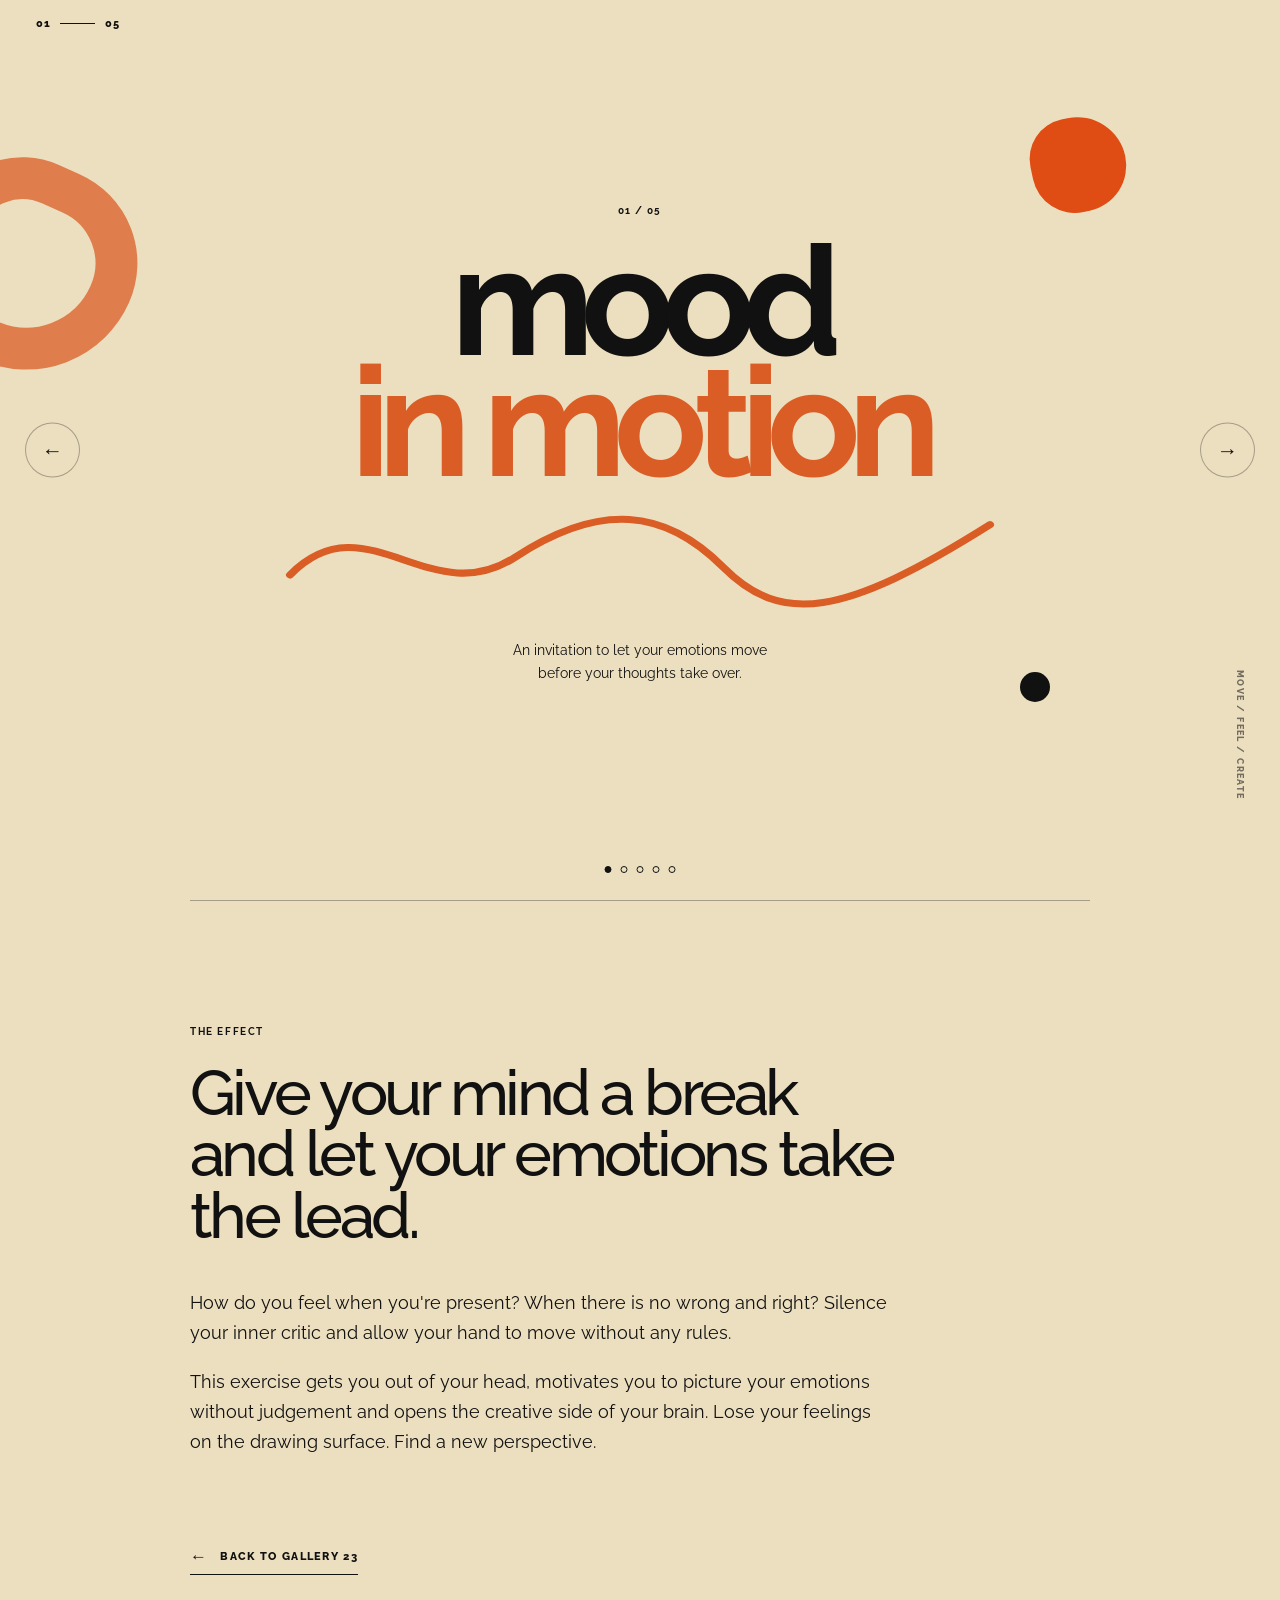
==== pages/mood-in-motion.html @ afb4fca5 "commit 1" ====
<!DOCTYPE html>
<html lang="en">

<head>
    <meta charset="UTF-8">
    <meta name="viewport" content="width=device-width, initial-scale=1.0">

    <title>Mood in Motion</title>

    <link rel="preconnect" href="https://fonts.googleapis.com">
    <link rel="preconnect" href="https://fonts.gstatic.com" crossorigin>

    <link
        href="https://fonts.googleapis.com/css2?family=Raleway:wght@400;500;600;700;800;900&display=swap"
        rel="stylesheet"
    >

    <link rel="stylesheet" href="../css/mood-in-motion.css">
</head>

<body>

<main class="mood-page">

    <!-- =====================================================
         TOP BAR
         ===================================================== -->

    <header class="top-bar">
        <span id="slideCurrent">01</span>
        <span class="top-line"></span>
        <span>05</span>
    </header>


    <!-- =====================================================
         CAROUSEL
         ===================================================== -->

    <section class="carousel" id="carousel">

        <!-- 01 / INTRO -->
        <article class="slide slide-intro active">

            <div class="intro-shape intro-shape-one"></div>
            <div class="intro-shape intro-shape-two"></div>
            <div class="intro-shape intro-shape-three"></div>

            <div class="intro-content">

                <p class="eyebrow">01 / 05</p>

                <h1>
                    mood<br>
                    <span>in motion</span>
                </h1>

                <div class="intro-scribble" aria-hidden="true">
                    <svg viewBox="0 0 720 170" preserveAspectRatio="none">
                        <path d="M10 111 C85 24, 150 154, 235 91 S385 36, 443 102 S563 159, 710 54"/>
                    </svg>
                </div>

                <p class="intro-copy">
                    An invitation to let your emotions move<br>
                    before your thoughts take over.
                </p>

            </div>

            <div class="intro-side-note">
                move / feel / create
            </div>

        </article>


        <!-- 02 / YOU NEED -->
        <article class="slide slide-needs">

            <div class="needs-decoration needs-decoration-one"></div>
            <div class="needs-decoration needs-decoration-two"></div>

            <div class="needs-content">

                <p class="eyebrow">02 / 05</p>

                <h2>
                    you need<span>…</span>
                </h2>

                <div class="needs-stage">

                    <div class="need-object paper">
                        <span class="paper-corner"></span>

                        <p>
                            something<br>
                            to draw on
                        </p>

                        <span class="paper-mark">01</span>
                    </div>


                    <div class="need-object crayons">

                        <span class="crayon crayon-one"></span>
                        <span class="crayon crayon-two"></span>
                        <span class="crayon crayon-three"></span>
                        <span class="crayon crayon-four"></span>

                        <p>colours</p>

                    </div>


                    <div class="need-object hand">

                        <span class="hand-line"></span>

                        <p>
                            and a little<br>
                            time for yourself
                        </p>

                    </div>

                </div>

                <p class="needs-footer">
                    nothing more. nothing perfect.
                </p>

            </div>

        </article>


        <!-- 03 / FEELING -->
        <article class="slide slide-feeling">

            <p class="eyebrow">03 / 05</p>

            <div class="feeling-stage">

                <div class="feeling-ring feeling-ring-one"></div>
                <div class="feeling-ring feeling-ring-two"></div>

                <h2>
                    how do <em>you</em><br>
                    feel?
                </h2>

                <div
                    class="bubble bubble-a"
                    data-feeling="energized">
                </div>

                <div
                    class="bubble bubble-b"
                    data-feeling="calm">
                </div>

                <div
                    class="bubble bubble-c"
                    data-feeling="happy">
                </div>

                <div
                    class="bubble bubble-d"
                    data-feeling="anxious">
                </div>

                <div
                    class="bubble bubble-e"
                    data-feeling="inspired">
                </div>

                <p class="bubble-hint">
                    move your cursor through your feelings
                </p>

            </div>

        </article>


        <!-- 04 / EXAMPLES -->
        <article class="slide slide-examples">

            <div class="examples-decoration examples-circle"></div>
            <div class="examples-decoration examples-star">✦</div>

            <p class="eyebrow">04 / 05</p>

            <div class="examples-content">

                <h2>
                    there is no wrong<br>
                    way to feel.
                </h2>

                <div
                    class="feeling-words"
                    aria-label="Examples of feelings">

                    <span class="word word-one">happy</span>
                    <span class="word word-two">anxious</span>
                    <span class="word word-three">energized</span>
                    <span class="word word-four">inspired</span>
                    <span class="word word-five">sad</span>
                    <span class="word word-six">calm</span>

                </div>

                <p class="examples-note">
                    Maybe yours feels different.<br>
                    That's exactly the point.
                </p>

            </div>

        </article>


        <!-- 05 / FORM -->
        <article class="slide slide-form">

            <div class="form-decoration form-circle"></div>
            <div class="form-decoration form-circle-small"></div>

            <p class="eyebrow">05 / 05</p>

            <div class="form-content">

                <div class="form-heading">

                    <h2>
                        give it<br>
                        <span>form</span>
                        &amp;
                        <span>colour</span>
                    </h2>

                    <p>
                        Don't draw what it looks like.<br>
                        Draw what it feels like.
                    </p>

                </div>


                <div class="drawing-field" aria-hidden="true">

                    <span class="blob blob-one"></span>
                    <span class="blob blob-two"></span>
                    <span class="blob blob-three"></span>

                    <span class="scribble scribble-one"></span>
                    <span class="scribble scribble-two"></span>

                    <span class="little-dot dot-one"></span>
                    <span class="little-dot dot-two"></span>
                    <span class="little-dot dot-three"></span>

                </div>


                <div class="handwritten">

                    <span>let your hand wander.</span>
                    <span>there is no right or wrong.</span>

                </div>

            </div>

        </article>

    </section>


    <!-- =====================================================
         SLIDE NAVIGATION
         ===================================================== -->

    <button
        class="nav-button nav-prev"
        id="prevSlide"
        aria-label="Previous slide">
        ←
    </button>

    <button
        class="nav-button nav-next"
        id="nextSlide"
        aria-label="Next slide">
        →
    </button>


    <nav class="dots" aria-label="Slide navigation">

        <button
            class="dot active"
            data-slide="0"
            aria-label="Slide 1">
        </button>

        <button
            class="dot"
            data-slide="1"
            aria-label="Slide 2">
        </button>

        <button
            class="dot"
            data-slide="2"
            aria-label="Slide 3">
        </button>

        <button
            class="dot"
            data-slide="3"
            aria-label="Slide 4">
        </button>

        <button
            class="dot"
            data-slide="4"
            aria-label="Slide 5">
        </button>

    </nav>


    <!-- =====================================================
         EFFECT
         ===================================================== -->

    <section class="effect-section">

        <p class="effect-kicker">
            the effect
        </p>

        <h2>
            Give your mind a break<br>
            and let your emotions take the lead.
        </h2>

        <div class="effect-text">

            <p>
                How do you feel when you're present?
                When there is no wrong and right?
                Silence your inner critic and allow your hand
                to move without any rules.
            </p>

            <p>
                This exercise gets you out of your head, motivates you
                to picture your emotions without judgement and opens
                the creative side of your brain. Lose your feelings on
                the drawing surface. Find a new perspective.
            </p>

        </div>


        <!-- BACK TO GALLERY -->

        <a
            class="gallery-link"
            href="../index.html">

            <span>←</span>
            <span>back to gallery 23</span>

        </a>

    </section>

</main>


<script src="../js/mood-in-motion.js"></script>

</body>
</html>
---- css/mood-in-motion.css ----
/* ==========================================================
   MOOD IN MOTION
   Interactive / animated / funky version
   ========================================================== */

:root {
    --paper: rgb(236, 223, 191);
    --ink: #111111;

    --orange-dark: #da5d26;
    --orange: #df7e4c;
    --orange-light: #e19a70;
    --orange-red: #df4d14;

    --line: rgba(17, 17, 17, .32);
}


/* ==========================================================
   RESET
   ========================================================== */

* {
    box-sizing: border-box;
    margin: 0;
    padding: 0;
}

html {
    scroll-behavior: smooth;
}

body {
    background: var(--paper);
    color: var(--ink);
    font-family: "Raleway", sans-serif;
    overflow-x: hidden;
}

button,
a {
    font: inherit;
}

.mood-page {
    min-height: 100vh;
    background: var(--paper);
}


/* ==========================================================
   TOP BAR
   ========================================================== */

.top-bar {
    position: fixed;
    z-index: 100;

    top: 17px;
    left: 36px;

    display: flex;
    align-items: center;
    gap: 10px;

    font-size: 11px;
    font-weight: 800;
    letter-spacing: .05em;
}

.top-line {
    width: 35px;
    height: 1px;
    background: var(--ink);
}

.eyebrow {
    font-size: 10px;
    font-weight: 700;
    letter-spacing: .14em;
    text-transform: uppercase;
}


/* ==========================================================
   NAV BUTTONS
   ========================================================== */

.nav-button {
    position: fixed;
    z-index: 100;

    top: 50%;

    width: 55px;
    height: 55px;

    border: 1px solid var(--line);
    border-radius: 50%;

    background: rgba(236, 223, 191, .75);

    color: var(--ink);

    cursor: pointer;

    font-size: 21px;

    transition:
        background .25s ease,
        color .25s ease,
        transform .25s ease;
}

.nav-button:hover {
    background: var(--ink);
    color: var(--paper);
    transform: translateY(-50%) rotate(8deg) scale(1.1);
}

.nav-prev {
    left: 25px;
    transform: translateY(-50%);
}

.nav-next {
    right: 25px;
    transform: translateY(-50%);
}


/* ==========================================================
   DOT NAV
   ========================================================== */

.dots {
    position: fixed;
    z-index: 100;

    bottom: 27px;
    left: 50%;

    display: flex;
    gap: 9px;

    transform: translateX(-50%);
}

.dot {
    width: 7px;
    height: 7px;

    border: 1px solid var(--ink);
    border-radius: 50%;

    background: transparent;

    cursor: pointer;

    transition: .25s ease;
}

.dot:hover {
    transform: scale(1.5);
}

.dot.active {
    background: var(--ink);
}


/* ==========================================================
   CAROUSEL
   ========================================================== */

.carousel {
    position: relative;

    height: 100vh;
    min-height: 680px;

    overflow: hidden;
}

.slide {
    position: absolute;
    inset: 0;

    padding: 70px 9vw 80px;

    opacity: 0;
    visibility: hidden;

    transform: translateX(35px) rotate(.5deg);

    transition:
        opacity .55s ease,
        transform .55s ease,
        visibility .55s ease;
}

.slide.active {
    opacity: 1;
    visibility: visible;

    transform: translateX(0) rotate(0);
}


/* ==========================================================
   SLIDE 01
   ========================================================== */

.slide-intro {
    display: flex;
    align-items: center;
    justify-content: center;
}

.intro-content {
    position: relative;
    z-index: 10;

    width: min(940px, 76vw);

    text-align: center;
}

.intro-content .eyebrow {
    margin-bottom: 25px;
}

.intro-content h1 {
    font-size: clamp(72px, 12vw, 180px);

    line-height: .79;

    font-weight: 700;

    letter-spacing: -.08em;

    text-transform: lowercase;
}

.intro-content h1 span {
    position: relative;
    z-index: 3;

    color: var(--orange-dark);
}


/* scribble */

.intro-scribble {
    position: relative;
    z-index: 5;

    width: min(720px, 72vw);
    height: 150px;

    margin: -7px auto 5px;

    pointer-events: none;
}

.intro-scribble svg {
    width: 100%;
    height: 100%;
    overflow: visible;
}

.intro-scribble path {
    fill: none;

    stroke: var(--orange-dark);
    stroke-width: 8;

    stroke-linecap: round;

    stroke-dasharray: 1000;
    stroke-dashoffset: 1000;
}

.slide-intro.active .intro-scribble path {
    animation:
        drawScribble 2.1s cubic-bezier(.65,0,.25,1) forwards,
        floatScribble 4s ease-in-out 2.1s infinite;
}

@keyframes drawScribble {
    to {
        stroke-dashoffset: 0;
    }
}

@keyframes floatScribble {
    0%, 100% {
        transform: translateY(0) rotate(0);
    }

    50% {
        transform: translateY(7px) rotate(-1deg);
    }
}

.intro-copy {
    margin-top: 12px;

    font-size: 14px;
    line-height: 1.65;
}


/* funky intro shapes */

.intro-shape {
    position: absolute;

    pointer-events: none;
}

.intro-shape-one {
    width: 210px;
    height: 210px;

    left: -75px;
    top: 18%;

    border: 42px solid var(--orange);

    border-radius: 48% 52% 60% 40%;

    transform: rotate(24deg);

    animation: introShapeOne 7s ease-in-out infinite;
}

@keyframes introShapeOne {
    0%, 100% {
        transform: rotate(24deg) translate(0);
    }

    50% {
        transform: rotate(38deg) translate(20px, 15px);
    }
}

.intro-shape-two {
    width: 95px;
    height: 95px;

    right: 12%;
    top: 13%;

    background: var(--orange-red);

    border-radius: 45% 55% 52% 48%;

    transform: rotate(-12deg);

    animation: funkyFloat 5s ease-in-out infinite;
}

.intro-shape-three {
    width: 30px;
    height: 30px;

    right: 18%;
    bottom: 22%;

    border-radius: 50%;

    background: var(--ink);

    animation: dotFloat 3.5s ease-in-out infinite;
}

@keyframes funkyFloat {
    0%, 100% {
        transform: translateY(0) rotate(-12deg);
    }

    50% {
        transform: translateY(-18px) rotate(10deg);
    }
}

@keyframes dotFloat {
    0%, 100% {
        transform: translate(0);
    }

    50% {
        transform: translate(-10px, 14px) scale(1.3);
    }
}

.intro-side-note {
    position: absolute;

    right: 35px;
    bottom: 100px;

    font-size: 9px;
    font-weight: 800;

    letter-spacing: .16em;
    text-transform: uppercase;

    writing-mode: vertical-rl;

    opacity: .55;
}


/* ==========================================================
   SLIDE 02
   ========================================================== */

.slide-needs {
    display: flex;
    align-items: center;
    justify-content: center;
}

.needs-content {
    position: relative;

    width: min(1100px, 78vw);
}

.needs-content > .eyebrow {
    margin-bottom: 24px;
}

.needs-content h2 {
    font-size: clamp(65px, 9vw, 135px);

    line-height: .85;

    letter-spacing: -.07em;

    font-weight: 600;
}

.needs-content h2 span {
    color: var(--orange-dark);
}

.needs-stage {
    position: relative;

    height: 350px;

    margin-top: 25px;
}

.need-object {
    position: absolute;

    transition:
        transform .45s cubic-bezier(.2,.8,.2,1);
}

.need-object:hover {
    transform:
        rotate(0deg)
        translateY(-10px)
        scale(1.04);
}


/* paper */

.paper {
    left: 7%;
    top: 20px;

    width: 280px;
    height: 210px;

    padding: 34px;

    background: #f3e8cc;

    border: 1px solid rgba(17,17,17,.1);

    transform: rotate(-5deg);

    box-shadow:
        11px 13px 0 rgba(17,17,17,.045);
}

.paper-corner {
    position: absolute;

    right: 0;
    top: 0;

    border-style: solid;
    border-width: 0 0 35px 35px;

    border-color:
        transparent
        transparent
        var(--paper)
        transparent;
}

.paper-mark {
    position: absolute;

    right: 18px;
    top: 14px;

    font-size: 9px;
    font-weight: 800;
}

.need-object p {
    font-size: 16px;
    line-height: 1.25;
}


/* crayons */

.crayons {
    right: 18%;
    top: 45px;

    width: 230px;
    height: 230px;

    transform: rotate(7deg);
}

.crayons p {
    position: absolute;

    right: 0;
    bottom: 0;
}

.crayon {
    position: absolute;

    width: 25px;
    height: 170px;

    border-radius: 15px 15px 5px 5px;

    transform-origin: bottom;
}

.crayon::before {
    content: "";

    position: absolute;

    top: -19px;
    left: 4px;

    border-left: 8px solid transparent;
    border-right: 8px solid transparent;
    border-bottom: 22px solid currentColor;
}

.crayon-one {
    left: 25px;
    bottom: 30px;

    background: var(--orange-dark);
    color: var(--orange-dark);

    transform: rotate(-16deg);
}

.crayon-two {
    left: 70px;
    bottom: 25px;

    background: var(--orange);
    color: var(--orange);

    transform: rotate(-4deg);
}

.crayon-three {
    left: 115px;
    bottom: 29px;

    background: var(--orange-light);
    color: var(--orange-light);

    transform: rotate(8deg);
}

.crayon-four {
    left: 160px;
    bottom: 39px;

    background: var(--orange-red);
    color: var(--orange-red);

    transform: rotate(19deg);
}


/* hand */

.hand {
    left: 43%;
    bottom: 5px;

    transform: rotate(-3deg);
}

.hand::before {
    content: "✎";

    display: block;

    font-size: 115px;
    line-height: 1;

    transform: rotate(-35deg);
}

.hand p {
    margin-top: -5px;
    margin-left: 58px;

    white-space: nowrap;
}


/* animations */

.slide-needs.active .paper {
    animation: paperBreath 5s ease-in-out infinite;
}

.slide-needs.active .crayons {
    animation: crayonsFloat 4.2s ease-in-out infinite;
}

@keyframes paperBreath {
    0%,100% {
        transform: rotate(-5deg) translateY(0);
    }

    50% {
        transform: rotate(-3deg) translateY(-6px);
    }
}

@keyframes crayonsFloat {
    0%,100% {
        transform: rotate(7deg) translateY(0);
    }

    50% {
        transform: rotate(4deg) translateY(-9px);
    }
}

.needs-decoration {
    position: absolute;

    border: 2px solid var(--orange-dark);

    pointer-events: none;
}

.needs-decoration-one {
    width: 130px;
    height: 130px;

    right: 5%;
    top: 16%;

    border-radius: 48% 52% 40% 60%;

    transform: rotate(20deg);

    opacity: .6;
}

.needs-decoration-two {
    width: 45px;
    height: 45px;

    left: 10%;
    bottom: 18%;

    border-radius: 50%;

    background: var(--orange-light);

    border: none;

    animation: dotFloat 4s ease-in-out infinite;
}

.needs-footer {
    margin-top: -5px;

    font-size: 9px;
    font-weight: 800;

    letter-spacing: .15em;
    text-transform: uppercase;

    opacity: .45;
}


/* ==========================================================
   SLIDE 03
   ========================================================== */

.slide-feeling {
    padding: 55px 8vw 70px;
}

.slide-feeling > .eyebrow {
    position: relative;
    z-index: 20;
}

.feeling-stage {
    position: absolute;
    inset: 0;

    overflow: hidden;
}

.feeling-stage h2 {
    position: absolute;
    z-index: 15;

    top: 50%;
    left: 50%;

    width: 480px;

    transform: translate(-50%, -50%);

    text-align: center;

    font-size: clamp(43px, 6vw, 83px);

    line-height: .88;

    letter-spacing: -.055em;

    font-weight: 600;

    pointer-events: none;
}

.feeling-stage h2 em {
    font-style: normal;
    color: var(--orange-dark);
}


/* rings */

.feeling-ring {
    position: absolute;

    border-radius: 50%;

    border: 2px solid var(--orange-dark);

    opacity: .35;
}

.feeling-ring-one {
    width: 480px;
    height: 480px;

    left: -160px;
    top: -100px;

    animation: ringRotate 16s linear infinite;
}

.feeling-ring-two {
    width: 260px;
    height: 260px;

    right: -70px;
    bottom: -40px;

    border-color: var(--orange);

    animation:
        ringRotate 12s linear infinite reverse;
}

@keyframes ringRotate {
    to {
        transform: rotate(360deg);
    }
}


/* bubbles */

.bubble {
    position: absolute;

    width: var(--size);
    height: var(--size);

    border-radius: 50%;

    cursor: pointer;

    transform: translate(-50%, -50%);

    transition:
        width .45s cubic-bezier(.2,.8,.2,1),
        height .45s cubic-bezier(.2,.8,.2,1),
        filter .3s ease;

    will-change: transform;
}

.bubble::after {
    content: attr(data-feeling);

    position: absolute;

    left: 50%;
    top: 50%;

    transform:
        translate(-50%, -50%)
        scale(.8);

    opacity: 0;

    font-size: 13px;
    font-weight: 700;

    letter-spacing: .04em;

    transition: .3s ease;
}

.bubble:hover {
    width: calc(var(--size) * 1.18);
    height: calc(var(--size) * 1.18);

    filter: saturate(1.08);

    z-index: 30;
}

.bubble:hover::after {
    opacity: 1;

    transform:
        translate(-50%, -50%)
        scale(1);
}


/* bubble positions */

.bubble-a {
    --size: 190px;

    left: 28%;
    top: 30%;

    background: var(--orange-dark);

    animation: bubbleA 6.5s ease-in-out infinite;
}

.bubble-b {
    --size: 125px;

    left: 69%;
    top: 23%;

    background: var(--orange-red);

    animation: bubbleB 5.4s ease-in-out infinite;
}

.bubble-c {
    --size: 220px;

    left: 43%;
    top: 74%;

    background: var(--orange-light);

    animation: bubbleC 7s ease-in-out infinite;
}

.bubble-d {
    --size: 150px;

    left: 67%;
    top: 57%;

    background: var(--orange);

    animation: bubbleD 6.2s ease-in-out infinite;
}

.bubble-e {
    --size: 72px;

    left: 82%;
    top: 77%;

    background: var(--orange-red);

    animation: bubbleE 4.7s ease-in-out infinite;
}


@keyframes bubbleA {
    0%,100% {
        transform:
            translate(-50%, -50%)
            translate(0,0)
            scale(1);
    }

    28% {
        transform:
            translate(-50%, -50%)
            translate(35px,18px)
            scale(1.035);
    }

    55% {
        transform:
            translate(-50%, -50%)
            translate(18px,-22px)
            scale(.98);
    }

    78% {
        transform:
            translate(-50%, -50%)
            translate(-20px,8px)
            scale(1.02);
    }
}

@keyframes bubbleB {
    0%,100% {
        transform:
            translate(-50%, -50%)
            translate(0,0)
            scale(1);
    }

    35% {
        transform:
            translate(-50%, -50%)
            translate(-25px,20px)
            scale(1.07);
    }

    70% {
        transform:
            translate(-50%, -50%)
            translate(12px,35px)
            scale(.96);
    }
}

@keyframes bubbleC {
    0%,100% {
        transform:
            translate(-50%, -50%)
            translate(0,0)
            scale(1);
    }

    32% {
        transform:
            translate(-50%, -50%)
            translate(-25px,-14px)
            scale(1.025);
    }

    68% {
        transform:
            translate(-50%, -50%)
            translate(30px,8px)
            scale(.985);
    }
}

@keyframes bubbleD {
    0%,100% {
        transform:
            translate(-50%, -50%)
            translate(0,0)
            scale(1);
    }

    30% {
        transform:
            translate(-50%, -50%)
            translate(25px,-28px)
            scale(1.04);
    }

    65% {
        transform:
            translate(-50%, -50%)
            translate(-16px,18px)
            scale(.97);
    }
}

@keyframes bubbleE {
    0%,100% {
        transform:
            translate(-50%, -50%)
            translate(0,0)
            scale(1);
    }

    50% {
        transform:
            translate(-50%, -50%)
            translate(-28px,-16px)
            scale(1.15);
    }
}

.bubble-hint {
    position: absolute;
    z-index: 20;

    bottom: 73px;
    left: 50%;

    transform: translateX(-50%);

    font-size: 10px;

    letter-spacing: .1em;
    text-transform: uppercase;

    opacity: .58;
}


/* ==========================================================
   SLIDE 04
   ========================================================== */

.slide-examples {
    display: flex;

    align-items: center;
    justify-content: center;
}

.examples-content {
    position: relative;

    width: min(1000px, 76vw);
}

.examples-content h2 {
    position: relative;
    z-index: 5;

    font-size: clamp(45px, 6vw, 83px);

    line-height: .91;

    letter-spacing: -.06em;

    font-weight: 600;
}

.feeling-words {
    position: relative;

    height: 300px;

    margin-top: -5px;
}

.word {
    position: absolute;

    display: block;

    font-size: clamp(21px, 2.3vw, 34px);

    font-weight: 500;

    letter-spacing: -.035em;

    cursor: default;

    transition:
        transform .3s ease,
        letter-spacing .3s ease;
}

.word:hover {
    transform:
        scale(1.22)
        rotate(0deg) !important;

    letter-spacing: .02em;
}

.word-one {
    left: 7%;
    top: 30px;

    transform: rotate(-8deg);

    color: var(--orange-dark);
}

.word-two {
    left: 34%;
    top: 90px;

    transform: rotate(4deg);
}

.word-three {
    right: 3%;
    top: 20px;

    transform: rotate(-4deg);

    color: var(--orange-red);
}

.word-four {
    left: 22%;
    bottom: 35px;

    transform: rotate(-3deg);

    color: var(--orange);
}

.word-five {
    right: 28%;
    bottom: 5px;

    transform: rotate(7deg);

    color: var(--orange-light);
}

.word-six {
    right: 7%;
    bottom: 65px;

    transform: rotate(-9deg);
}

.examples-note {
    position: absolute;

    right: 0;
    bottom: -30px;

    font-size: 12px;
    line-height: 1.45;

    text-align: right;
}


/* decorative circle */

.examples-circle {
    position: absolute;

    width: 280px;
    height: 280px;

    left: -110px;
    bottom: -70px;

    border: 38px solid var(--orange-light);

    border-radius: 50%;

    opacity: .6;

    animation: funkyFloat 7s ease-in-out infinite;
}

.examples-star {
    position: absolute;

    right: 13%;
    top: 17%;

    color: var(--orange-red);

    font-size: 80px;

    animation: starSpin 10s linear infinite;
}

@keyframes starSpin {
    0% {
        transform: rotate(0);
    }

    100% {
        transform: rotate(360deg);
    }
}


/* ==========================================================
   SLIDE 05
   ========================================================== */

.slide-form {
    display: flex;

    align-items: center;
    justify-content: center;
}

.form-content {
    position: relative;

    width: min(1100px, 78vw);
    min-height: 510px;
}

.form-heading {
    position: relative;
    z-index: 8;

    padding-top: 30px;
}

.form-heading h2 {
    font-size: clamp(55px, 8vw, 115px);

    line-height: .82;

    letter-spacing: -.075em;

    font-weight: 600;
}

.form-heading h2 span:first-child {
    color: var(--orange-dark);
}

.form-heading h2 span:last-child {
    color: var(--orange);
}

.form-heading p {
    margin-top: 30px;

    font-size: 14px;
    line-height: 1.55;
}


/* drawing field */

.drawing-field {
    position: absolute;
    z-index: 2;

    top: 0;
    right: 0;

    width: 57%;
    height: 100%;
}

.blob {
    position: absolute;

    display: block;

    border-radius: 50%;
}

.blob-one {
    width: 245px;
    height: 205px;

    top: 18%;
    right: 22%;

    background: var(--orange-light);

    border-radius: 47% 53% 55% 45%;

    transform: rotate(-12deg);

    animation: blobMoveOne 5s ease-in-out infinite;
}

.blob-two {
    width: 155px;
    height: 175px;

    top: 7%;
    right: 3%;

    background: var(--orange-dark);

    border-radius: 54% 46% 42% 58%;

    transform: rotate(12deg);

    animation: blobMoveTwo 4.3s ease-in-out infinite;
}

.blob-three {
    width: 180px;
    height: 130px;

    bottom: 17%;
    right: 11%;

    background: var(--orange-red);

    border-radius: 63% 37% 52% 48%;

    transform: rotate(-7deg);

    animation: blobMoveThree 5.7s ease-in-out infinite;
}

@keyframes blobMoveOne {
    0%,100% {
        transform: rotate(-12deg) translate(0,0) scale(1);
    }

    50% {
        transform: rotate(-7deg) translate(-10px,8px) scale(1.05);
    }
}

@keyframes blobMoveTwo {
    0%,100% {
        transform: rotate(12deg) translate(0,0);
    }

    50% {
        transform: rotate(18deg) translate(8px,-9px) scale(.94);
    }
}

@keyframes blobMoveThree {
    0%,100% {
        transform: rotate(-7deg) translate(0,0);
    }

    50% {
        transform: rotate(3deg) translate(-15px,-5px) scale(1.06);
    }
}


/* scribbles */

.scribble {
    position: absolute;

    display: block;

    border: 7px solid var(--ink);

    border-color:
        var(--ink)
        transparent
        transparent
        transparent;

    border-radius: 50%;

    transform: rotate(-17deg);
}

.scribble-one {
    width: 240px;
    height: 110px;

    left: 4%;
    bottom: 12%;
}

.scribble-two {
    width: 150px;
    height: 70px;

    right: 35%;
    bottom: 4%;

    border-width: 5px;

    transform: rotate(15deg);
}


/* dots */

.little-dot {
    position: absolute;

    width: 12px;
    height: 12px;

    border-radius: 50%;

    background: var(--orange-dark);

    animation: dotPulse 2.5s ease-in-out infinite;
}

.dot-one {
    top: 17%;
    left: 17%;
}

.dot-two {
    top: 67%;
    left: 39%;

    animation-delay: .5s;
}

.dot-three {
    bottom: 20%;
    right: 4%;

    animation-delay: 1s;
}

@keyframes dotPulse {
    0%,100% {
        transform: scale(1);
    }

    50% {
        transform: scale(1.6);
    }
}


/* handwritten */

.handwritten {
    position: absolute;
    z-index: 10;

    right: 2%;
    bottom: 2%;

    display: flex;
    flex-direction: column;

    font-size: 13px;
    line-height: 1.35;

    transform: rotate(-5deg);
}

.handwritten span:last-child {
    margin-left: 20px;
}


/* extra decoration */

.form-circle {
    position: absolute;

    width: 180px;
    height: 180px;

    left: 4%;
    top: 17%;

    border: 3px solid var(--orange-dark);

    border-radius: 48% 52% 42% 58%;

    transform: rotate(20deg);

    opacity: .65;

    animation: funkyFloat 6s ease-in-out infinite;
}

.form-circle-small {
    position: absolute;

    width: 30px;
    height: 30px;

    left: 16%;
    bottom: 18%;

    border-radius: 50%;

    background: var(--orange-red);
}


/* ==========================================================
   EFFECT SECTION
   ========================================================== */

.effect-section {
    position: relative;

    width: min(900px, 84%);

    margin: 0 auto;

    padding: 125px 0 160px;

    border-top: 1px solid var(--line);
}

.effect-kicker {
    margin-bottom: 25px;

    font-size: 10px;
    font-weight: 700;

    letter-spacing: .16em;
    text-transform: uppercase;
}

.effect-section h2 {
    max-width: 760px;

    margin-bottom: 42px;

    font-size: clamp(35px, 5vw, 68px);

    line-height: .96;

    font-weight: 500;

    letter-spacing: -.055em;
}

.effect-text {
    max-width: 700px;
}

.effect-text p {
    margin-bottom: 20px;

    font-size: clamp(15px, 1.4vw, 18px);

    line-height: 1.65;
}


/* ==========================================================
   BACK TO GALLERY 23
   ========================================================== */

.gallery-link {
    display: inline-flex;

    align-items: center;

    gap: 12px;

    margin-top: 70px;

    color: var(--ink);

    font-size: 11px;

    font-weight: 800;

    letter-spacing: .12em;

    text-transform: uppercase;

    text-decoration: none;

    border-bottom: 1px solid var(--ink);

    padding-bottom: 7px;

    transition:
        color .25s ease,
        border-color .25s ease,
        transform .25s ease;
}

.gallery-link span:first-child {
    font-size: 17px;

    transition:
        transform .25s ease;
}

.gallery-link:hover {
    color: var(--orange-dark);

    border-color: var(--orange-dark);

    transform: translateX(5px);
}

.gallery-link:hover span:first-child {
    transform: translateX(-5px);
}


/* ==========================================================
   REDUCED MOTION
   ========================================================== */

@media (prefers-reduced-motion: reduce) {

    *,
    *::before,
    *::after {
        animation-duration: .01ms !important;
        animation-iteration-count: 1 !important;
        transition-duration: .01ms !important;
    }
}


/* ==========================================================
   MOBILE
   ========================================================== */

@media (max-width: 700px) {

    .carousel {
        min-height: 600px;
        height: 82vh;
    }

    .slide {
        padding: 55px 11vw 75px;
    }

    .top-bar {
        left: 18px;
        top: 15px;
    }

    .nav-button {
        top: auto;
        bottom: 17px;

        width: 42px;
        height: 42px;

        font-size: 17px;

        transform: none;
    }

    .nav-button:hover {
        transform: scale(1.05);
    }

    .nav-prev {
        left: 17px;
    }

    .nav-next {
        right: 17px;
    }

    .dots {
        bottom: 35px;
    }


    /* intro */

    .intro-content {
        width: 88vw;
    }

    .intro-content h1 {
        font-size: 24vw;
    }

    .intro-scribble {
        height: 85px;
    }

    .intro-copy {
        font-size: 12px;
    }

    .intro-shape-one {
        width: 120px;
        height: 120px;

        left: -60px;

        border-width: 25px;
    }

    .intro-shape-two {
        width: 60px;
        height: 60px;

        right: 5%;
    }

    .intro-side-note {
        right: 12px;
        bottom: 100px;

        font-size: 7px;
    }


    /* needs */

    .needs-content {
        width: 84vw;
    }

    .needs-stage {
        height: 390px;
    }

    .paper {
        left: 0;

        width: 190px;
        height: 145px;

        padding: 22px;
    }

    .crayons {
        right: 0;
        top: 90px;

        transform: scale(.75) rotate(7deg);

        transform-origin: top right;
    }

    .hand {
        left: 20%;
        bottom: 0;

        transform: scale(.72) rotate(-3deg);

        transform-origin: bottom left;
    }

    .needs-footer {
        font-size: 7px;
    }


    /* feeling */

    .feeling-stage h2 {
        width: 270px;
        font-size: 45px;
    }

    .bubble-a {
        --size: 115px;

        left: 23%;
        top: 27%;
    }

    .bubble-b {
        --size: 80px;

        left: 77%;
        top: 23%;
    }

    .bubble-c {
        --size: 135px;

        left: 39%;
        top: 73%;
    }

    .bubble-d {
        --size: 100px;

        left: 74%;
        top: 59%;
    }

    .bubble-e {
        --size: 48px;

        left: 87%;
        top: 80%;
    }

    .bubble-hint {
        bottom: 72px;

        white-space: nowrap;

        font-size: 8px;
    }

    .feeling-ring-one {
        width: 250px;
        height: 250px;

        left: -110px;
    }

    .feeling-ring-two {
        width: 180px;
        height: 180px;

        right: -90px;
    }


    /* examples */

    .examples-content {
        width: 84vw;
    }

    .feeling-words {
        height: 320px;
    }

    .word {
        font-size: 20px;
    }

    .examples-note {
        bottom: -50px;

        font-size: 10px;
    }

    .examples-circle {
        width: 180px;
        height: 180px;

        left: -100px;
        bottom: -30px;

        border-width: 25px;
    }

    .examples-star {
        right: 5%;
        top: 15%;

        font-size: 45px;
    }


    /* form */

    .form-content {
        width: 84vw;
        min-height: 520px;
    }

    .form-heading h2 {
        font-size: 59px;
    }

    .form-heading p {
        font-size: 12px;
        margin-top: 20px;
    }

    .drawing-field {
        width: 75%;
        height: 55%;

        top: 42%;
    }

    .blob-one {
        width: 135px;
        height: 115px;
    }

    .blob-two {
        width: 95px;
        height: 105px;
    }

    .blob-three {
        width: 110px;
        height: 80px;
    }

    .handwritten {
        right: 0;
        bottom: -10px;

        font-size: 10px;
    }

    .form-circle {
        width: 100px;
        height: 100px;

        left: -40px;
    }


    /* effect */

    .effect-section {
        width: 84%;

        padding: 85px 0 110px;
    }

    .gallery-link {
        margin-top: 50px;

        font-size: 9px;
    }
}
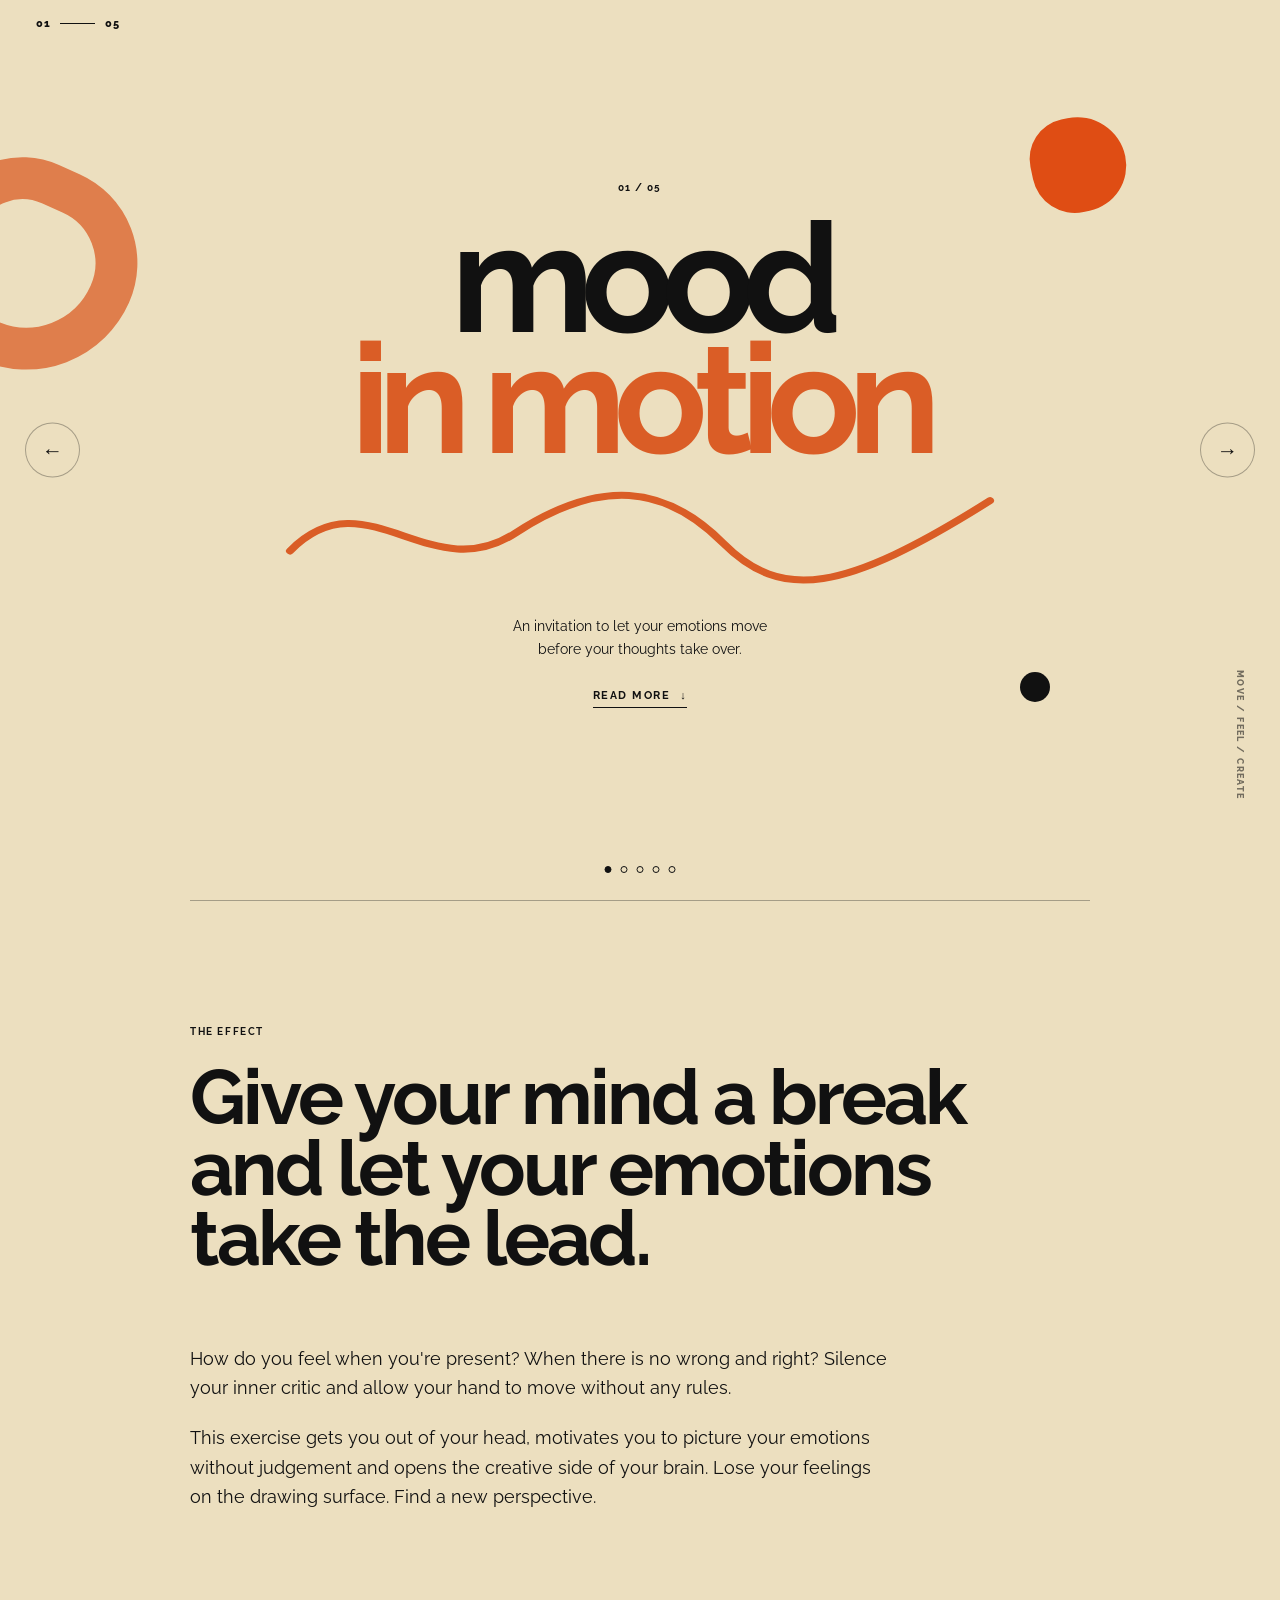
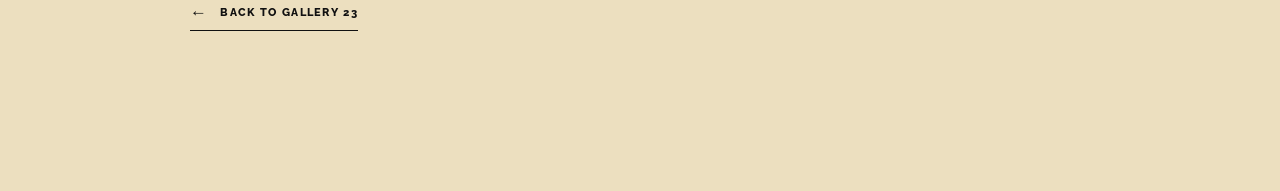
==== commit 58425fc5: "commit 4" ====
--- a/pages/mood-in-motion.html
+++ b/pages/mood-in-motion.html
@@ -65,6 +65,10 @@
                     An invitation to let your emotions move<br>
                     before your thoughts take over.
                 </p>
+                <a href="#effect" class="read-more">
+                    <span>read more</span>
+                    <span>↓</span>
+                </a>
 
             </div>
 
@@ -339,7 +343,7 @@
          EFFECT
          ===================================================== -->
 
-    <section class="effect-section">
+    <section class="effect-section" id="effect">
 
         <p class="effect-kicker">
             the effect
--- a/css/mood-in-motion.css
+++ b/css/mood-in-motion.css
@@ -87,7 +87,7 @@
    ========================================================== */
 
 .nav-button {
-    position: fixed;
+    position: absolute;
     z-index: 100;
 
     top: 50%;
@@ -1557,18 +1557,14 @@
 }
 
 .effect-section h2 {
-    max-width: 760px;
-
-    margin-bottom: 42px;
-
-    font-size: clamp(35px, 5vw, 68px);
-
-    line-height: .96;
-
-    font-weight: 500;
-
-    letter-spacing: -.055em;
-}
+    font-size: clamp(48px, 6vw, 88px);
+    line-height: 0.92;
+    letter-spacing: -3px;
+    font-weight: 700;
+    max-width: 900px;
+    margin-bottom: 70px;
+}
+
 
 .effect-text {
     max-width: 700px;
@@ -1956,4 +1952,27 @@
 
         font-size: 9px;
     }
+}
+.read-more {
+    display: inline-flex;
+    align-items: center;
+    gap: 10px;
+    margin-top: 28px;
+    padding-bottom: 5px;
+
+    color: var(--ink);
+    text-decoration: none;
+
+    font-size: 11px;
+    font-weight: 700;
+    letter-spacing: 1.5px;
+    text-transform: uppercase;
+
+    border-bottom: 1px solid var(--ink);
+
+    transition: opacity .2s ease;
+}
+
+.read-more:hover {
+    opacity: .55;
 }
